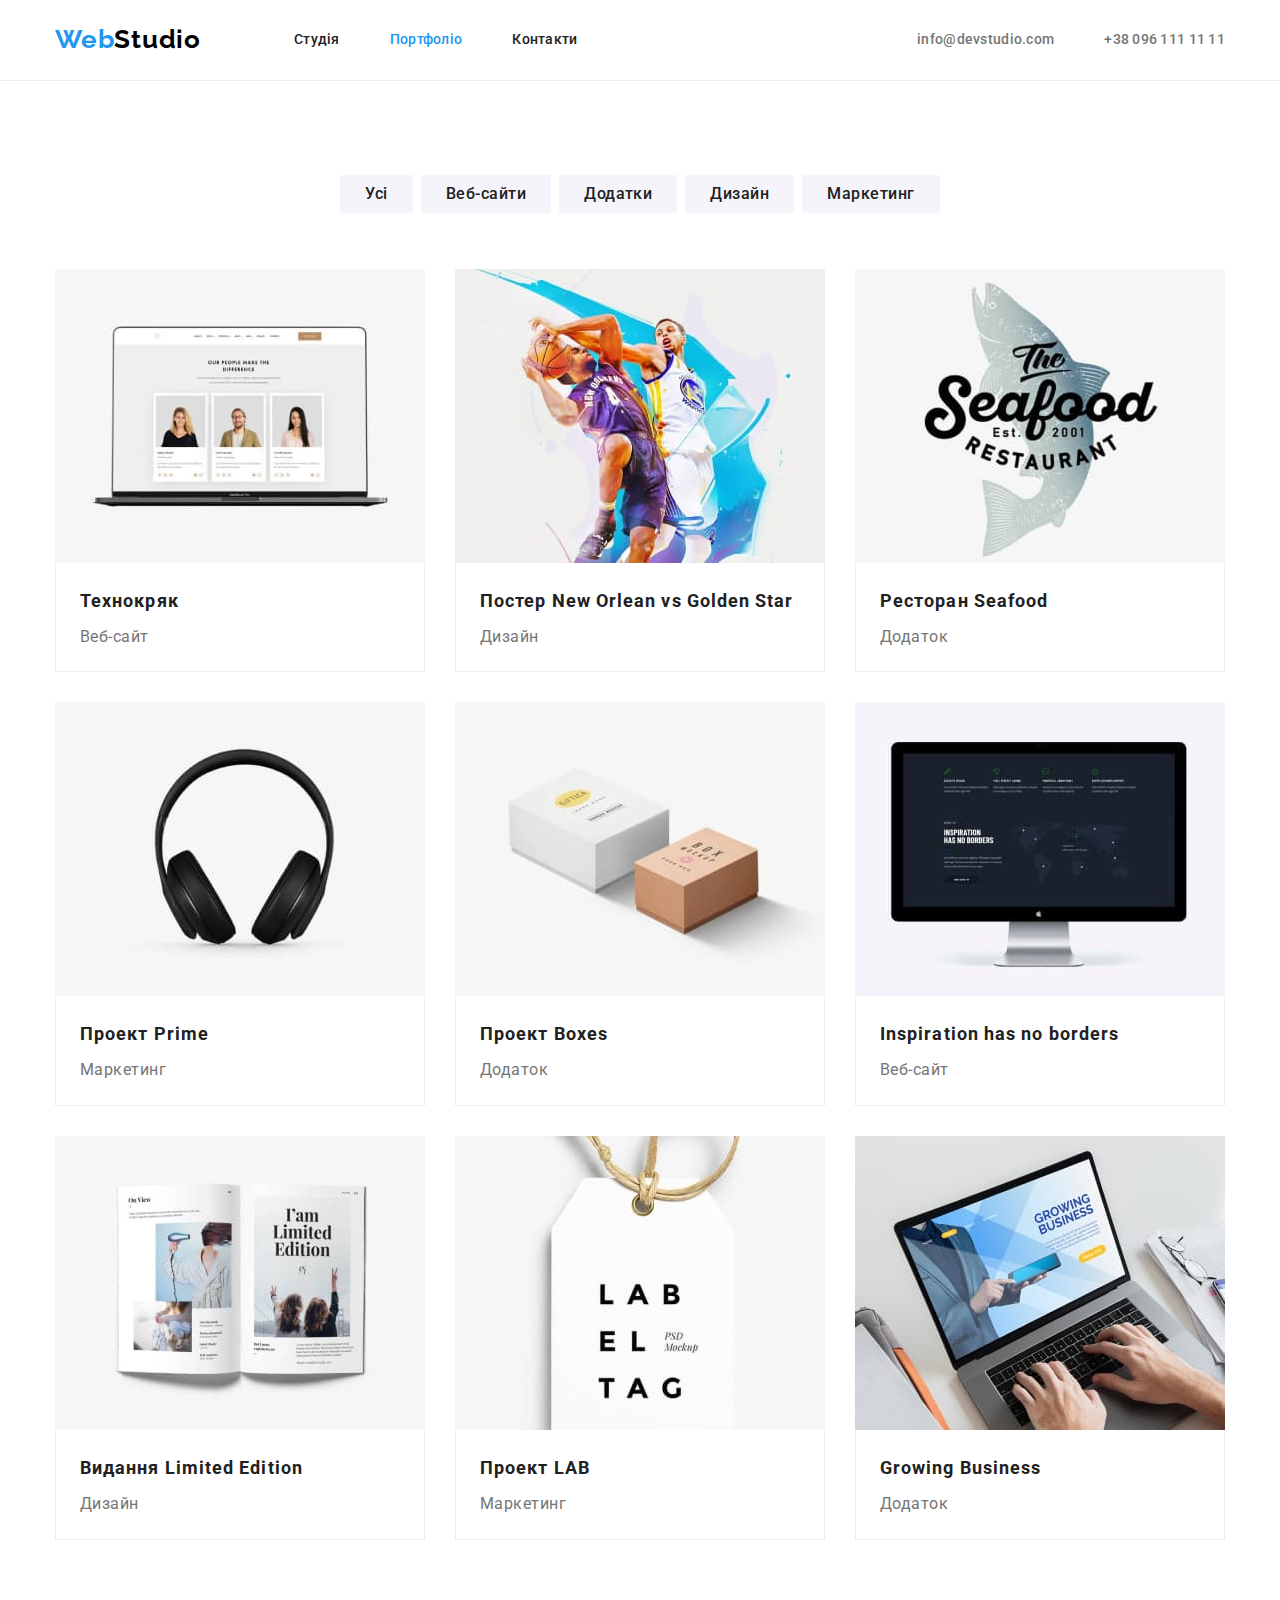
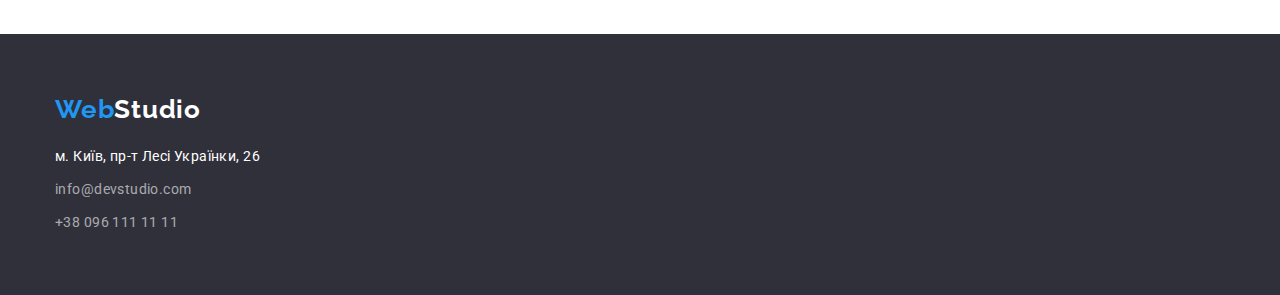
==== portfolio.html @ 5266b63c "visually update" ====
<html lang="uk">
<head>
    <meta charset="UTF-8">
    <meta http-equiv="X-UA-Compatible" content="IE=edge">
    <meta name="viewport" content="width=device-width, initial-scale=1.0">
    <title>Document</title>
    <link rel="preconnect" href="https://fonts.googleapis.com">
    <link rel="preconnect" href="https://fonts.gstatic.com" crossorigin>
    <link href="https://fonts.googleapis.com/css2?family=Raleway:wght@700&family=Roboto:wght@400;500;700;900&display=swap"
        rel="stylesheet">
    <link rel="stylesheet" href="https://cdnjs.cloudflare.com/ajax/libs/modern-normalize/1.1.0/modern-normalize.min.css">
    <link rel="stylesheet" href="./css/styles.css">
</head>
<body class="page">
    <!-- Header -->
    <header class="header">
        <div class="container header-box">
            <nav class="nav-header">
                <a href="./index.html" class="logo">Web<span class="logo-header">Studio</span></a>
                <ul class="site-nav">
                    <li><a href="/" class="site-nav-link">Студія</a></li>
                    <li><a href="portfolio.html" class="site-nav-link current">Портфоліо</a></li>
                    <li><a href="#footer" class="site-nav-link">Контакти</a></li>
                </ul>
            </nav>
            <ul class="auth-nav">
                <li><a href="mailto:info@devstudio.com" class="auth-nav-link">info@devstudio.com</a></li>
                <li><a href="tel:+380961111111" class="auth-nav-link">+38 096 111 11 11</a></li>
            </ul>
        </div>
    </header>
    <!-- Main -->
    <main>
        <section class="section">
            <h1 class="section-title visually-hidden">Наші проект</h1>
            <div class="container">
                <ul class="filter">
                    <li class="filter-item"><button type="button" class="button-filter">Усі</button></li>
                    <li class="filter-item"><button type="button" class="button-filter">Веб-сайти</button></li>
                    <li class="filter-item"><button type="button" class="button-filter">Додатки</button></li>
                    <li class="filter-item"><button type="button" class="button-filter">Дизайн</button></li>
                    <li class="filter-item"><button type="button" class="button-filter">Маркетинг</button></li>
                </ul>
                <!-- Work list -->
                <ul class="project-list">
                    <li class="project-list-item">
                        <img src="./images/techno.jpg" alt="Вебсайт Технокряк" width="370" class="project-photo">
                        <div class="project-text">
                            <h2 class="project-title">Технокряк</h2>
                            <p class="project-description">Веб-сайт</p>
                        </div>
                    </li>
                    <li class="project-list-item">
                        <img src="./images/basket.jpg" alt="New Orlean vs Golden Star" width="370" class="project-photo">
                        <div class="project-text">
                            <h2 class="project-title">Постер New Orlean vs Golden Star</h2>
                            <p class="project-description">Дизайн</p>
                        </div>
                    </li>
                    <li class="project-list-item">
                        <img src="./images/seafood.jpg" alt="Ресторан Seafood" width="370" class="project-photo">
                        <div class="project-text">
                            <h2 class="project-title">Ресторан Seafood</h2>
                            <p class="project-description">Додаток</p>
                        </div>
                    </li>
                    <li class="project-list-item">
                        <img src="./images/prime.jpg" alt="Навушники Prime" width="370" class="project-photo">
                        <div class="project-text">
                            <h2 class="project-title">Проект Prime</h2>
                            <p class="project-description">Маркетинг</p>
                        </div>
                    </li>
                    <li class="project-list-item">
                        <img src="./images/boxed.jpg" alt="Коробки Boxes" width="370" class="project-photo">
                        <div class="project-text">
                            <h2 class="project-title">Проект Boxes</h2>
                            <p class="project-description">Додаток</p>
                        </div>
                    </li>
                    <li class="project-list-item">
                        <img src="./images/inspiration.jpg" alt="Головна сторінка веб-сайту" width="370" class="project-photo">
                        <div class="project-text">
                            <h2 class="project-title">Inspiration has no borders</h2>
                            <p class="project-description">Веб-сайт</p>
                        </div>
                    </li>
                    <li class="project-list-item">
                        <img src="./images/limited.jpg" alt="Сторінки видання" width="370" class="project-photo">
                        <div class="project-text">
                            <h2 class="project-title">Видання Limited Edition</h2>
                            <p class="project-description">Дизайн</p>
                        </div>
                    </li>
                    <li class="project-list-item">
                        <img src="./images/lab.jpg" alt="Логотип проекту" width="370" class="project-photo">
                        <div class="project-text">
                            <h2 class="project-title">Проект LAB</h2>
                            <p class="project-description">Маркетинг</p>
                        </div>
                    </li>
                    <li class="project-list-item">
                        <img src="./images/growing.jpg" alt="Титульна сторінка веб-сайту" width="370" class="project-photo">
                        <div class="project-text">
                            <h2 class="project-title">Growing Business</h2>
                            <p class="project-description">Додаток</p>
                        </div>
                    </li>
                </ul>
            </div>
        </section>
    </main>
    <!-- Footer -->
    <footer class="footer">
        <div class="container">
            <a href="/" class="logo foot">Web<span class="logo-footer">Studio</span></a>
            <address>
                <ul class="foot-link">
                    <li class="foot-link-item"><a href="https://goo.gl/maps/smTfKD6mUD5czjNc8" class="foot-link-address">м.
                            Київ, пр-т Лесі Українки, 26</a></li>
                    <li class="foot-link-item"><a href="mailto:info@devstudio.com"
                            class="foot-link-contacts">info@devstudio.com</a></li>
                    <li class="foot-link-item"><a href="tel:+380961111111" class="foot-link-contacts">+38 096 111 11 11</a>
                    </li>
                </ul>
            </address>
        </div>
    </footer>
</body>
</html>
---- css/styles.css ----
:root{
    --color-primary: #757575;
    --color-brand: #2196F3;
    --color-black:#000000;
    --color-inverted:#212121;
    --color-background-primary: #ffffff;
    --color-background-secondary: #2F303A; 
    --color-background-accent: #F5F4FA;
    --color-border-header: #ECECEC;
}

h1, h2, h3, h4, h5, p{
    margin: 0;
}

.page {
    color: var(--color-primary);
    background-color: var(--color-background-primary) ;
    font-family: Roboto;
}

.container{
    width: 1200px;
    margin: 0 auto;
    padding: 0 15px;
}

.section{
    padding: 94px 0;
}

img{
    display: block;
    max-width: 100%;
    height: auto;
}

    /* Header */
/* Logo */

.header{
    border-bottom: 1px solid var(--color-border-header);
}

.header-box{
    display: flex;
    justify-content: space-between;
}

.nav-header{
    display: flex;
    gap: 93px;
}

.logo{
    font-family: Raleway;
    font-weight: 700;
    font-size: 26px;
    line-height: 1.2;
    letter-spacing: 0.03em;
    text-decoration: none;
    color:var(--color-brand);
    padding: 24px 0;
    display: flex;
}
.logo:hover,
.logo:focus{
    color:var(--color-brand);
}
.logo-header{
    color: var(--color-black);
}

/* site-nav */
.site-nav{
    list-style: none;
    display: flex;
    padding: 0;
    margin: 0;
    gap: 50px;
} 
.site-nav-link {
    color: var(--color-inverted);
    font-weight: 500;
    font-size: 14px;
    line-height: 1.14;
    letter-spacing: 0.02em;
    text-decoration: none;
    padding: 32px 0;
    display: flex;
    }
.site-nav-link:hover,
.site-nav-link:focus {
    color: var(--color-brand);
}
.site-nav-link.current{
    color: var(--color-brand)
}

/* Auth-nav */
.auth-nav{
    list-style: none;
    display: flex;
    padding: 0;
    margin: 0;
    gap: 50px;
}
.auth-nav-link{
    color: var(--color-primary);
    font-weight: 500;
    font-size: 14px;
    line-height: 1.14;
    letter-spacing: 0.02em;
    text-decoration: none;
    padding: 32px 0;
    display: flex;
}
.auth-nav-link:hover,
.auth-nav-link:focus{
    color: var(--color-brand);
}

/* Main */
/* Hero */
.hero{
    background-color: var(--color-background-secondary);
    padding: 200px 0;
}
.hero-title{
    color: var(--color-background-primary);
    font-weight: 900;
    font-size: 44px;
    line-height: 1.36;
    letter-spacing: 0.06em;
    text-transform: uppercase;
    text-align: center;
    margin-bottom: 30px;
}
.button{
    display: block;
    margin: 0 auto;
    border: none;
    padding: 10px 32px;
    border-radius: 2px;

    color: var(--color-background-primary);
    background-color: var(--color-brand);
    cursor: pointer;
    
    font-weight: 700;
    font-size: 16px;
    line-height: 1.9;
    letter-spacing: 0.06em;
}

/* Main Other */
.section-title{
    color: var(--color-inverted);
    font-weight: 700;
    font-size: 36px;
    line-height: 1.16;
    letter-spacing: 0.03em;
    margin-bottom: 50px;
    text-align: center;
}

.visually-hidden{
    position: absolute;
    white-space: nowrap;
    width: 1px;
    height: 1px;
    overflow: hidden;
    border: 0;
    padding: 0;
    clip: rect(0 0 0 0);
    clip-path: inset(50%);
    margin: -1px;
}

.features-list{
    list-style: none;
    display: flex;
    gap: 30px;
    margin: 0;
    padding: 0;
}
.features{
    color: var(--color-inverted);
    font-weight: 700;
    font-size: 14px;
    line-height: 1.14;
    text-transform: uppercase;
    letter-spacing: 0.03em;
    margin-bottom: 10px;
}
.description-features{
    color: var(--color-primary);
    font-size: 14px;
    line-height: 1.71;
    letter-spacing: 0.03em;
}
/* Work */

.work-type{
    padding-top: 0;
}

.work-type-list{
    list-style: none;
    display: flex;
    gap: 30px;
    padding: 0;
    margin: 0;
}

.work-type-photo{
    display: flex;
    flex-basis: calc((100%-60px) / 3);
    padding: 0;
    margin: 0;
}
/*Team units*/

.section-team {
    background-color: var(--color-background-accent);
}

.team-units-list{
    list-style: none;
    display: flex;
    gap: 30px;
    text-align: center;
    margin: 0;
    padding: 0;
}

.team{
    background-color: var(--color-background-primary);
    flex-basis: calc((100%-90px) / 4);
    border-radius: 0 0 4px 4px;
}

.team-text{
    padding: 30px 0;
}


.name{
    color: var(--color-inverted);
    font-weight: 500;
    font-size: 16px;
    line-height: 1.19;
    letter-spacing: 0.03em;
    margin-bottom: 10px;
}

.team-position{
    color: var(--color-primary);
    font-size: 16px;
    line-height: 1.17;    
    letter-spacing: 0.03em;
    text-align: center;
}

/* Footer */

.foot{
    padding: 0;
}

.logo-footer {
    color: var(--color-background-primary);
}


.footer{
    background-color: var(--color-background-secondary);
    padding: 60px 0;
}

.foot{
    margin-bottom: 20px;
}

.foot-link{
    list-style: none;
    margin: 0;
    padding: 0;
}

.foot-link-item:not(:last-child) {
    margin-bottom: 9px;
}

.foot-link-address{
    color: var(--color-background-primary);
    font-size: 14px;
    line-height: 1.71;
    letter-spacing: 0.03em;
    text-decoration: none;
    font-style: normal;
    padding: 0;
}
.foot-link-address:hover,
.foot-link-address:focus {
    color: var(--color-brand);
}
.foot-link-contacts{
    color: rgba(255, 255, 255, 0.6);
    font-size: 14px;
    line-height: 1.71;
    letter-spacing: 0.03em;
    text-decoration: none;
    font-style: normal;
}

.foot-link-contacts:hover,
.foot-link-contacts:focus {
    color: var(--color-brand);
}
/* Portfolio */

.filter{
    list-style: none;
    display: flex;
    justify-content: center;
    gap: 8px;
    border-radius: 4px;
    padding: 0;
    margin: 0;
    margin-bottom: 56px;
    
}

.filter-item{
    display: flex;
}


.button-filter{
    color: var(--color-inverted);
    background-color: var(--color-background-accent);
    font-weight: 500;
    font-size: 16px;
    line-height: 1.6;
    letter-spacing: 0.03em;
    border: none;
    cursor: pointer;
    border-radius: 2px;
    padding: 6px 25px;
}

.button-filter:hover,
.button-filter:focus{
    background-color: var(--color-brand);
    color: var(--color-background-primary);
}

.project-list{
    list-style: none;
    display: flex;
    flex-wrap: wrap;
    gap: 30px;
    padding: 0;
    margin: 0;
}

.project-list-item{
    flex-basis: calc((100%-60px) / 3);
    max-width: 370px;
}

.project-text{
    padding: 20px 24px;
    border-left: 1px solid #EEEEEE;
    border-right: 1px solid #EEEEEE;
    border-bottom: 1px solid #EEEEEE;
}

.project-title{
    color: var(--color-inverted);
    font-weight: 700;
    font-size: 18px;
    line-height: 2;
    letter-spacing: 0.06em;
    margin-bottom: 4px;
}

.project-description{
    color: var(--color-primary);
    font-size: 16px;
    line-height: 1.8;
    letter-spacing: 0.03em;
}



/* колір основного тексту #757575 /*
/* чорний #212121, Студія #000000/*
/* білий background: #FFFFFF /*
/* синій background: #2196F3 /*
/* фон мейн #2F303A /*
/* фон боди #F5F5F5 /*
/* фон команди #F5F4FA /*
/* footer #2F303A /*
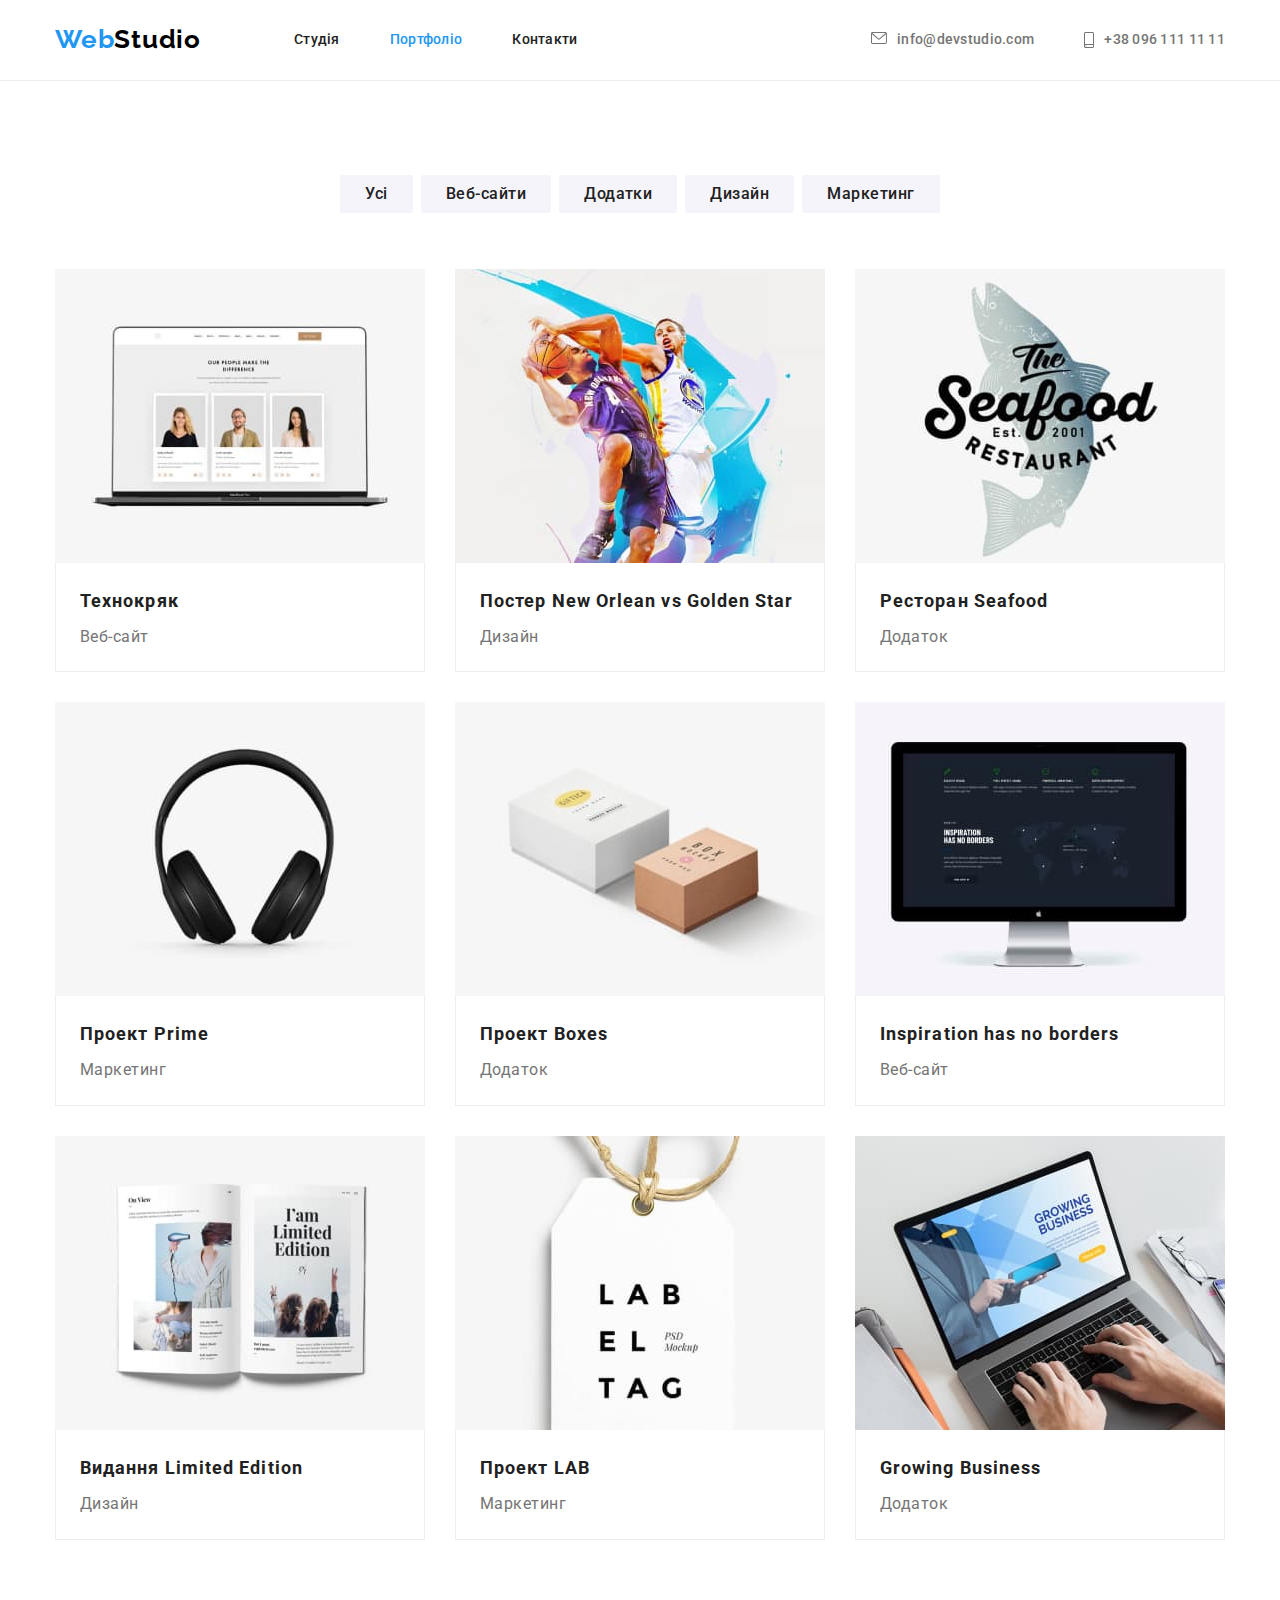
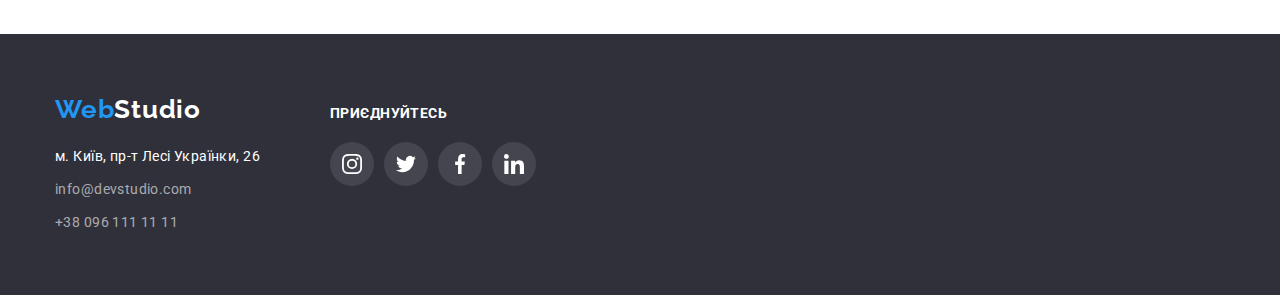
==== commit b0380176: "Done" ====
--- a/portfolio.html
+++ b/portfolio.html
@@ -24,8 +24,16 @@
                 </ul>
             </nav>
             <ul class="auth-nav">
-                <li><a href="mailto:info@devstudio.com" class="auth-nav-link">info@devstudio.com</a></li>
-                <li><a href="tel:+380961111111" class="auth-nav-link">+38 096 111 11 11</a></li>
+                <li><a href="mailto:info@devstudio.com" class="auth-nav-link">
+                        <svg class="address-icon" width="16" height="12">
+                            <use href="./images/icons.svg#icon-mail"></use>
+                        </svg>
+                        info@devstudio.com</a></li>
+                <li><a href="tel:+380961111111" class="auth-nav-link">
+                        <svg class="address-icon" width="10" height="16">
+                            <use href="./images/icons.svg#icon-smartphone"></use>
+                        </svg>
+                        +38 096 111 11 11</a></li>
             </ul>
         </div>
     </header>
@@ -44,67 +52,85 @@
                 <!-- Work list -->
                 <ul class="project-list">
                     <li class="project-list-item">
-                        <img src="./images/techno.jpg" alt="Вебсайт Технокряк" width="370" class="project-photo">
-                        <div class="project-text">
-                            <h2 class="project-title">Технокряк</h2>
-                            <p class="project-description">Веб-сайт</p>
-                        </div>
+                        <a href="#" class="project-link">
+                           <img src="./images/techno.jpg" alt="Вебсайт Технокряк" width="370" class="project-photo">
+                           <div class="project-text">
+                               <h2 class="project-title">Технокряк</h2>
+                               <p class="project-description">Веб-сайт</p>
+                            </div>
+                        </a>
                     </li>
                     <li class="project-list-item">
-                        <img src="./images/basket.jpg" alt="New Orlean vs Golden Star" width="370" class="project-photo">
-                        <div class="project-text">
-                            <h2 class="project-title">Постер New Orlean vs Golden Star</h2>
-                            <p class="project-description">Дизайн</p>
+                        <a href="#" class="project-link">
+                            <img src="./images/basket.jpg" alt="New Orlean vs Golden Star" width="370" class="project-photo">
+                            <div class="project-text">
+                                <h2 class="project-title">Постер New Orlean vs Golden Star</h2>
+                                <p class="project-description">Дизайн</p>
                         </div>
+                        </a>
                     </li>
                     <li class="project-list-item">
-                        <img src="./images/seafood.jpg" alt="Ресторан Seafood" width="370" class="project-photo">
-                        <div class="project-text">
-                            <h2 class="project-title">Ресторан Seafood</h2>
-                            <p class="project-description">Додаток</p>
-                        </div>
+                        <a href="#" class="project-link">
+                            <img src="./images/seafood.jpg" alt="Ресторан Seafood" width="370" class="project-photo">
+                            <div class="project-text">
+                                <h2 class="project-title">Ресторан Seafood</h2>
+                                <p class="project-description">Додаток</p>
+                            </div>
+                        </a>
                     </li>
                     <li class="project-list-item">
-                        <img src="./images/prime.jpg" alt="Навушники Prime" width="370" class="project-photo">
-                        <div class="project-text">
-                            <h2 class="project-title">Проект Prime</h2>
-                            <p class="project-description">Маркетинг</p>
-                        </div>
+                        <a href="#" class="project-link">
+                            <img src="./images/prime.jpg" alt="Навушники Prime" width="370" class="project-photo">
+                            <div class="project-text">
+                                <h2 class="project-title">Проект Prime</h2>
+                                <p class="project-description">Маркетинг</p>
+                            </div>
+                        </a>
                     </li>
                     <li class="project-list-item">
-                        <img src="./images/boxed.jpg" alt="Коробки Boxes" width="370" class="project-photo">
-                        <div class="project-text">
-                            <h2 class="project-title">Проект Boxes</h2>
-                            <p class="project-description">Додаток</p>
-                        </div>
+                        <a href="#" class="project-link">
+                            <img src="./images/boxed.jpg" alt="Коробки Boxes" width="370" class="project-photo">
+                            <div class="project-text">
+                                <h2 class="project-title">Проект Boxes</h2>
+                                <p class="project-description">Додаток</p>
+                            </div>
+                        </a>
                     </li>
                     <li class="project-list-item">
-                        <img src="./images/inspiration.jpg" alt="Головна сторінка веб-сайту" width="370" class="project-photo">
-                        <div class="project-text">
-                            <h2 class="project-title">Inspiration has no borders</h2>
-                            <p class="project-description">Веб-сайт</p>
-                        </div>
+                        <a href="#" class="project-link">
+                            <img src="./images/inspiration.jpg" alt="Головна сторінка веб-сайту" width="370" class="project-photo">
+                            <div class="project-text">
+                                <h2 class="project-title">Inspiration has no borders</h2>
+                                <p class="project-description">Веб-сайт</p>
+                            </div>
+                        </a>
                     </li>
                     <li class="project-list-item">
-                        <img src="./images/limited.jpg" alt="Сторінки видання" width="370" class="project-photo">
-                        <div class="project-text">
-                            <h2 class="project-title">Видання Limited Edition</h2>
-                            <p class="project-description">Дизайн</p>
-                        </div>
+                        <a href="#" class="project-link">
+                            <img src="./images/limited.jpg" alt="Сторінки видання" width="370" class="project-photo">
+                            <div class="project-text">
+                                <h2 class="project-title">Видання Limited Edition</h2>
+                                <p class="project-description">Дизайн</p>
+                            </div>
+                        </a>
                     </li>
                     <li class="project-list-item">
-                        <img src="./images/lab.jpg" alt="Логотип проекту" width="370" class="project-photo">
-                        <div class="project-text">
-                            <h2 class="project-title">Проект LAB</h2>
-                            <p class="project-description">Маркетинг</p>
-                        </div>
+                        <a href="#" class="project-link">
+                            <img src="./images/lab.jpg" alt="Логотип проекту" width="370" class="project-photo">
+                            <div class="project-text">
+                                <h2 class="project-title">Проект LAB</h2>
+                                <p class="project-description">Маркетинг</p>
+                            </div>
+                        </a>
                     </li>
                     <li class="project-list-item">
-                        <img src="./images/growing.jpg" alt="Титульна сторінка веб-сайту" width="370" class="project-photo">
-                        <div class="project-text">
-                            <h2 class="project-title">Growing Business</h2>
-                            <p class="project-description">Додаток</p>
-                        </div>
+                        <a href="#" class="project-link">
+                            <img src="./images/growing.jpg" alt="Титульна сторінка веб-сайту" width="370" class="project-photo">
+                            <div class="project-text">
+                                <h2 class="project-title">Growing Business</h2>
+                                <p class="project-description">Додаток</p>
+                            </div>
+                        </a>
                     </li>
                 </ul>
             </div>
@@ -112,18 +138,53 @@
     </main>
     <!-- Footer -->
     <footer class="footer">
-        <div class="container">
-            <a href="/" class="logo foot">Web<span class="logo-footer">Studio</span></a>
-            <address>
-                <ul class="foot-link">
-                    <li class="foot-link-item"><a href="https://goo.gl/maps/smTfKD6mUD5czjNc8" class="foot-link-address">м.
-                            Київ, пр-т Лесі Українки, 26</a></li>
-                    <li class="foot-link-item"><a href="mailto:info@devstudio.com"
-                            class="foot-link-contacts">info@devstudio.com</a></li>
-                    <li class="foot-link-item"><a href="tel:+380961111111" class="foot-link-contacts">+38 096 111 11 11</a>
+        <div class="container footer-container">
+            <div>
+                <a href="/" class="logo foot">Web<span class="logo-footer">Studio</span></a>
+                <address>
+                    <ul class="foot-link">
+                        <li class="foot-link-item"><a href="https://goo.gl/maps/smTfKD6mUD5czjNc8"
+                                class="foot-link-address">м. Київ, пр-т Лесі Українки, 26</a></li>
+                        <li class="foot-link-item"><a href="mailto:info@devstudio.com"
+                                class="foot-link-contacts">info@devstudio.com</a></li>
+                        <li class="foot-link-item"><a href="tel:+380961111111" class="foot-link-contacts">+38 096 111 11
+                                11</a></li>
+                    </ul>
+                </address>
+            </div>
+            <div class="subscription">
+                <h2 class="subscription-tittle">Приєднуйтесь</h2>
+                <ul class="subscription-list">
+                    <li class="subscription-item">
+                        <a href="#" class="subscription-link">
+                            <svg class="subscription-icon" width="20" height="20">
+                                <use href="./images/icons.svg#icon-instagram"></use>
+                            </svg>
+                        </a>
+                    </li>
+                    <li class="subscription-item">
+                        <a href="#" class="subscription-link">
+                            <svg class="subscription-icon" width="20" height="20">
+                                <use href="./images/icons.svg#icon-twitter"></use>
+                            </svg>
+                        </a>
+                    </li>
+                    <li class="subscription-item">
+                        <a href="#" class="subscription-link">
+                            <svg class="subscription-icon" width="20" height="20">
+                                <use href="./images/icons.svg#icon-facebook"></use>
+                            </svg>
+                        </a>
+                    </li>
+                    <li class="subscription-item">
+                        <a href="#" class="subscription-link">
+                            <svg class="subscription-icon" width="20" height="20">
+                                <use href="./images/icons.svg#icon-linkedin"></use>
+                            </svg>
+                        </a>
                     </li>
                 </ul>
-            </address>
+            </div>
         </div>
     </footer>
 </body>
--- a/css/styles.css
+++ b/css/styles.css
@@ -7,6 +7,7 @@
     --color-background-secondary: #2F303A; 
     --color-background-accent: #F5F4FA;
     --color-border-header: #ECECEC;
+    --color-fill-icons: #AFB1B8;
 }
 
 h1, h2, h3, h4, h5, p{
@@ -71,6 +72,7 @@
     color: var(--color-black);
 }
 
+
 /* site-nav */
 .site-nav{
     list-style: none;
@@ -120,11 +122,26 @@
     color: var(--color-brand);
 }
 
+.address-icon {
+    margin-right: 10px;
+    fill: var(--color-primary);
+}
+
+.auth-nav-link:hover .address-icon,
+.auth-nav-link:focus .address-icon {
+    fill: var(--color-brand);
+}
+
+
+
 /* Main */
 /* Hero */
 .hero{
-    background-color: var(--color-background-secondary);
     padding: 200px 0;
+    background-image: linear-gradient(rgba(47, 48, 58, 0.4), rgba(47, 48, 58, 0.4)), url(../images/main-photo.png);
+    background-repeat: no-repeat;
+    background-position: center;
+    background-size: cover;
 }
 .hero-title{
     color: var(--color-background-primary);
@@ -184,6 +201,13 @@
     margin: 0;
     padding: 0;
 }
+
+.features-item {
+    width: 270px;
+}
+
+
+
 .features{
     color: var(--color-inverted);
     font-weight: 700;
@@ -198,6 +222,17 @@
     font-size: 14px;
     line-height: 1.71;
     letter-spacing: 0.03em;
+}
+
+.features-image {
+    display: flex;
+    width: 270px;
+    height: 120px;
+    border-radius: 4px;
+    background-color: var(--color-background-accent);
+    align-items: center;
+    justify-content: center;
+    margin-bottom: 30px;
 }
 /* Work */
 
@@ -262,10 +297,85 @@
     text-align: center;
 }
 
+.team-social-list {
+    display: flex;
+    justify-content: center;
+    list-style: none;
+    margin-top: 16px;
+    padding-left: 0;
+}
+
+.team-social-link {
+    width: 44px;
+    height: 44px;
+    display: flex;
+    align-items: center;
+    justify-content: center;
+    border-radius: 50%;
+    background-color: var(--color-background-primary);
+}
+
+.team-social-link:hover,
+.team-social-link:focus {
+    background-color: var(--color-brand);
+}
+
+.team-social-icon {
+    fill: var(--color-fill-icons);
+}
+
+.team-social-link:hover .team-social-icon,
+.team-social-link:focus .team-social-icon {
+    fill: var(--color-background-primary);
+}
+
+.team-social-item:not(:last-child) {
+    background-color: var(--color-background-primary);
+}
+
+/* Clients */
+
+.clients-list{
+    display: flex;
+    align-items: center;
+    gap: 30px;
+    list-style: none;
+    padding-left: 0;
+}
+
+.clients-link {
+    display: flex;
+    width: 170px;
+    height: 92px;
+    align-items: center;
+    justify-content: center;
+    border: 1px solid var(--color-fill-icons);
+    border-radius: 4px;
+    box-sizing: border-box;
+}
+
+.clients-icon {
+    fill: var(--color-fill-icons);
+}
+
+.clients-link:hover,
+.clients-link:focus {
+    background-color: var(--color-background-primary);
+    border-color: var(--color-brand);
+}
+
+.clients-link:hover .clients-icon,
+.clients-link:focus .clients-icon {
+    fill: var(--color-brand);
+}
+
+
+
 /* Footer */
 
 .foot{
     padding: 0;
+    margin-bottom: 20px;
 }
 
 .logo-footer {
@@ -278,8 +388,9 @@
     padding: 60px 0;
 }
 
-.foot{
-    margin-bottom: 20px;
+.footer-container{
+    display: flex;
+    align-items: baseline;
 }
 
 .foot-link{
@@ -318,6 +429,52 @@
 .foot-link-contacts:focus {
     color: var(--color-brand);
 }
+
+/* Subscription */
+
+.subscription-tittle {
+    margin-bottom: 20px;
+    font-weight: 700;
+    font-size: 14px;
+    line-height: 1.14;
+    letter-spacing: 0.03em;
+    text-transform: uppercase;
+    color: var(--color-background-primary);
+}
+
+.subscription-list {
+    display: flex;
+    list-style: none;
+    padding-left: 0;
+    gap: 10px;
+}
+
+.subscription {
+    margin-left: 70px;
+}
+
+.subscription-link {
+    display: flex;
+    align-items: center;
+    justify-content: center;
+    width: 44px;
+    height: 44px;
+    border-radius: 50%;
+    background: rgba(255, 255, 255, 0.1);
+}
+
+.subscription-icon {
+    fill: var(--color-background-primary);
+}
+
+.subscription-link:hover,
+.subscription-link:focus {
+    background-color: var(--color-brand);
+}
+
+
+
+
 /* Portfolio */
 
 .filter{
@@ -370,6 +527,15 @@
     max-width: 370px;
 }
 
+.project-link {
+    display: block;
+    text-decoration: none;
+}
+
+.project-link:hover,
+.project-link:focus {
+    box-shadow: 0px 1px 1px rgba(0, 0, 0, 0.12), 0px 4px 4px rgba(0, 0, 0, 0.06), 1px 4px 6px rgba(0, 0, 0, 0.16);
+}
 .project-text{
     padding: 20px 24px;
     border-left: 1px solid #EEEEEE;
